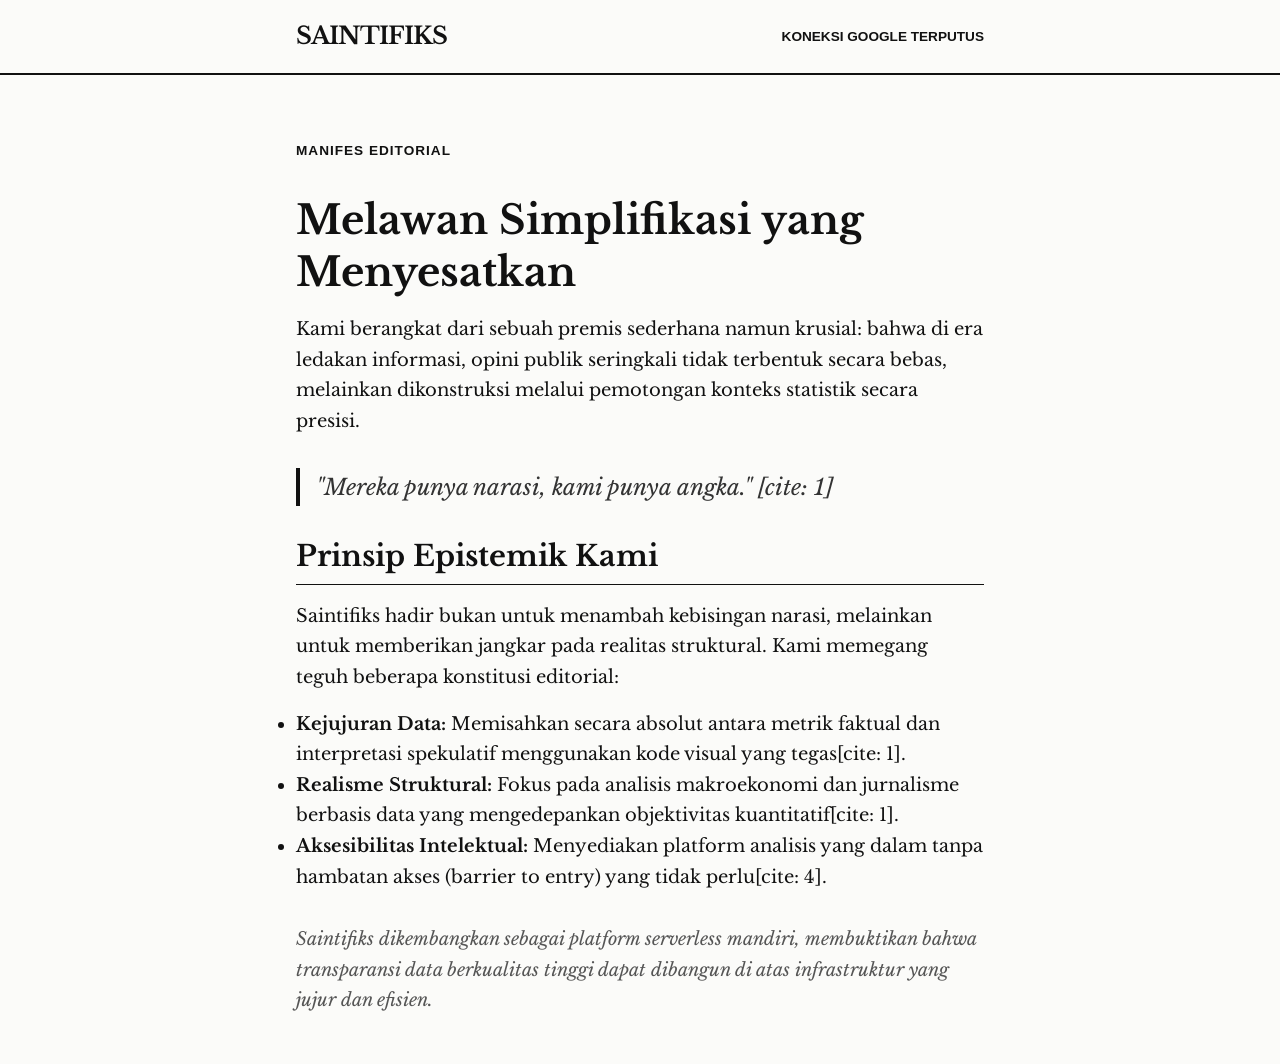
==== tentang.html @ 6638ef7d "Create tentang.html" ====
<!DOCTYPE html>
<html lang="id">
<head>
    <meta charset="UTF-8">
    <meta name="viewport" content="width=device-width, initial-scale=1.0">
    <title>Tentang Kami - Saintifiks</title>
    
    <link rel="stylesheet" href="css/saintifiks.css">
    
    <script src="https://accounts.google.com/gsi/client" async defer></script>
    <script src="js/api.js" defer></script>
    <script src="js/auth.js" defer></script>
</head>
<body>
    <header style="border-bottom: 2px solid var(--base-black); padding: var(--spacing-md) 0; margin-bottom: var(--spacing-lg);">
        <div style="max-width: var(--content-width); margin: 0 auto; display: flex; justify-content: space-between; align-items: center; padding: 0 var(--spacing-md);">
            <div style="font-family: var(--font-primary); font-weight: 700; font-size: 1.5rem; letter-spacing: -1px;">
                <a href="index.html" style="color: var(--base-black); text-decoration: none;">SAINTIFIKS</a>
            </div>
            <div id="user-profile-container" style="display: flex; align-items: center;"></div>
        </div>
    </header>

    <main>
        <span class="kicker">Manifes Editorial</span>
        <h1>Melawan Simplifikasi yang Menyesatkan</h1>
        
        <p>Kami berangkat dari sebuah premis sederhana namun krusial: bahwa di era ledakan informasi, opini publik seringkali tidak terbentuk secara bebas, melainkan dikonstruksi melalui pemotongan konteks statistik secara presisi.</p>

        <blockquote class="pull-quote">
            "Mereka punya narasi, kami punya angka." [cite: 1]
        </blockquote>

        <h2>Prinsip Epistemik Kami</h2>
        <p>Saintifiks hadir bukan untuk menambah kebisingan narasi, melainkan untuk memberikan jangkar pada realitas struktural. Kami memegang teguh beberapa konstitusi editorial:</p>
        
        <ul>
            <li><strong>Kejujuran Data:</strong> Memisahkan secara absolut antara metrik faktual dan interpretasi spekulatif menggunakan kode visual yang tegas[cite: 1].</li>
            <li><strong>Realisme Struktural:</strong> Fokus pada analisis makroekonomi dan jurnalisme berbasis data yang mengedepankan objektivitas kuantitatif[cite: 1].</li>
            <li><strong>Aksesibilitas Intelektual:</strong> Menyediakan platform analisis yang dalam tanpa hambatan akses (barrier to entry) yang tidak perlu[cite: 4].</li>
        </ul>

        <p style="margin-top: var(--spacing-lg); font-style: italic; color: #555;">
            Saintifiks dikembangkan sebagai platform serverless mandiri, membuktikan bahwa transparansi data berkualitas tinggi dapat dibangun di atas infrastruktur yang jujur dan efisien.
        </p>
    </main>
</body>
</html>
---- css/saintifiks.css ----
/* ==========================================================================
   SAINTIFIKS: KONSTITUSI VISUAL GLOBAL
   ========================================================================== */

@import url('https://fonts.googleapis.com/css2?family=IBM+Plex+Mono:ital,wght@0,400;0,500;0,600;1,400&family=Libre+Baskerville:ital,wght@0,400;0,700;1,400&display=swap');

:root {
    /* Palet Warna */
    --base-black: #111111;
    --base-white: #FBFBF9; /* Putih hangat untuk meminimalkan ketegangan mata */
    --accent-blue: #002EC7; /* Indikator Positif/Naik */
    --accent-red: #C90203; /* Indikator Negatif/Turun */
    --accent-yellow: rgba(223, 171, 0, 0.2); /* Highlight Spekulatif (Transparan) */
    --border-color: #DDDDDD;

    /* Hierarki Tipografi */
    --font-primary: 'Libre Baskerville', serif;
    --font-secondary: 'IBM Plex Mono', monospace;
    --font-tertiary: 'Helvetica', Arial, sans-serif;
    
    /* Spasi & Tata Letak */
    --content-width: 720px;
    --spacing-sm: 8px;
    --spacing-md: 16px;
    --spacing-lg: 32px;
}

/* ==========================================================================
   RESET & BASE STYLES
   ========================================================================== */
* {
    margin: 0;
    padding: 0;
    box-sizing: border-box;
}

body {
    font-family: var(--font-primary);
    background-color: var(--base-white);
    color: var(--base-black);
    line-height: 1.7;
    font-size: 18px;
    -webkit-font-smoothing: antialiased;
}

main {
    max-width: var(--content-width);
    margin: 0 auto;
    padding: var(--spacing-lg) var(--spacing-md);
}

/* ==========================================================================
   TIPOGRAFI STRUKTURAL
   ========================================================================== */
h1, h2, h3, h4 {
    font-family: var(--font-primary);
    font-weight: 700;
    line-height: 1.3;
    margin-bottom: var(--spacing-md);
    margin-top: var(--spacing-lg);
}

h1 { font-size: 2.5rem; }
h2 { font-size: 1.8rem; border-bottom: 1px solid var(--base-black); padding-bottom: var(--spacing-sm); }
h3 { font-size: 1.4rem; }

p {
    margin-bottom: var(--spacing-md);
}

/* Kicker / Label Kategori UI */
.kicker {
    font-family: var(--font-tertiary);
    text-transform: uppercase;
    font-size: 0.85rem;
    letter-spacing: 1px;
    font-weight: bold;
    color: var(--base-black);
    margin-bottom: var(--spacing-sm);
    display: block;
}

/* ==========================================================================
   UTILITAS EDITORIAL & JURNALISME DATA
   ========================================================================== */

/* Indikator Metrik */
.trend-positive {
    color: var(--accent-blue);
    font-family: var(--font-secondary);
    font-weight: 500;
}

.trend-negative {
    color: var(--accent-red);
    font-family: var(--font-secondary);
    font-weight: 500;
}

/* Highlight Spekulatif */
.highlight-speculative {
    background-color: var(--accent-yellow);
    padding: 0 4px;
    border-radius: 2px;
}

/* Tabel Data Makroekonomi */
.data-table {
    width: 100%;
    border-collapse: collapse;
    margin: var(--spacing-lg) 0;
    font-family: var(--font-secondary);
    font-size: 0.9rem;
}

.data-table th, .data-table td {
    padding: var(--spacing-sm) var(--spacing-md);
    border-bottom: 1px solid var(--border-color);
    text-align: left;
}

.data-table th {
    font-family: var(--font-tertiary);
    font-weight: bold;
    text-transform: uppercase;
    font-size: 0.75rem;
    color: #555;
    border-bottom: 2px solid var(--base-black);
}

.data-table td.numeric {
    text-align: right;
}

/* Kutipan / Pull-quote */
.pull-quote {
    font-size: 1.4rem;
    font-style: italic;
    border-left: 4px solid var(--base-black);
    padding-left: var(--spacing-md);
    margin: var(--spacing-lg) 0;
    color: #333;
}
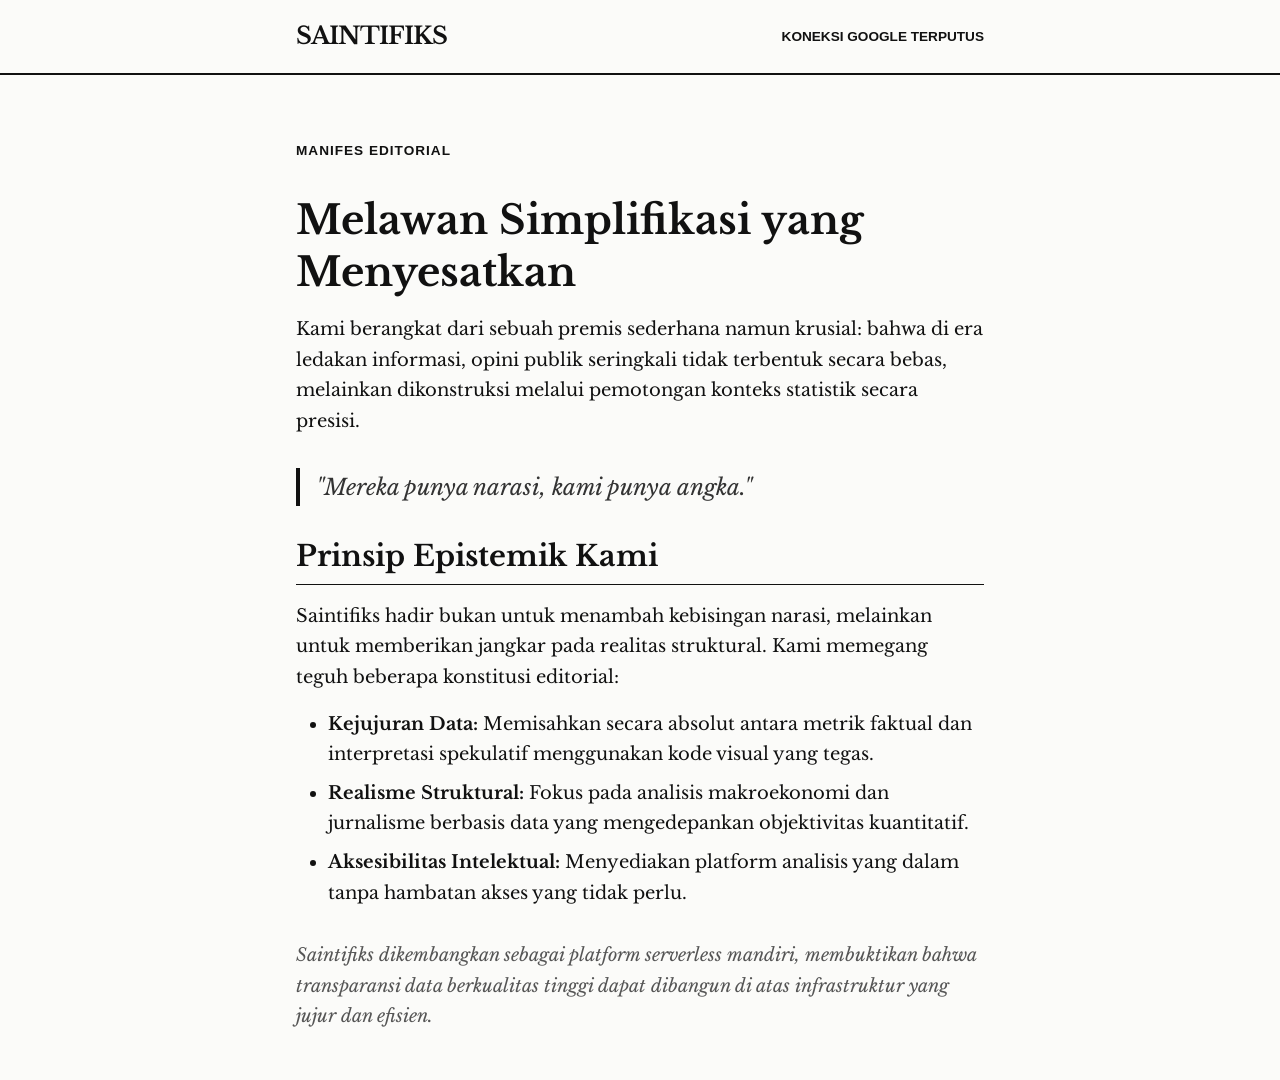
==== commit 8976d960: "Update tentang.html" ====
--- a/tentang.html
+++ b/tentang.html
@@ -4,6 +4,8 @@
     <meta charset="UTF-8">
     <meta name="viewport" content="width=device-width, initial-scale=1.0">
     <title>Tentang Kami - Saintifiks</title>
+    <link rel="manifest" href="/manifest.json">
+    <meta name="theme-color" content="#111111">
     
     <link rel="stylesheet" href="css/saintifiks.css">
     
@@ -27,22 +29,34 @@
         
         <p>Kami berangkat dari sebuah premis sederhana namun krusial: bahwa di era ledakan informasi, opini publik seringkali tidak terbentuk secara bebas, melainkan dikonstruksi melalui pemotongan konteks statistik secara presisi.</p>
 
+        <!-- PERBAIKAN Bug #5: Dihapus "[cite: 1]" yang bocor ke tampilan publik -->
         <blockquote class="pull-quote">
-            "Mereka punya narasi, kami punya angka." [cite: 1]
+            "Mereka punya narasi, kami punya angka."
         </blockquote>
 
         <h2>Prinsip Epistemik Kami</h2>
         <p>Saintifiks hadir bukan untuk menambah kebisingan narasi, melainkan untuk memberikan jangkar pada realitas struktural. Kami memegang teguh beberapa konstitusi editorial:</p>
         
+        <!-- PERBAIKAN Bug #5: Dihapus semua artefak "[cite: 1]" dan "[cite: 4]" -->
         <ul>
-            <li><strong>Kejujuran Data:</strong> Memisahkan secara absolut antara metrik faktual dan interpretasi spekulatif menggunakan kode visual yang tegas[cite: 1].</li>
-            <li><strong>Realisme Struktural:</strong> Fokus pada analisis makroekonomi dan jurnalisme berbasis data yang mengedepankan objektivitas kuantitatif[cite: 1].</li>
-            <li><strong>Aksesibilitas Intelektual:</strong> Menyediakan platform analisis yang dalam tanpa hambatan akses (barrier to entry) yang tidak perlu[cite: 4].</li>
+            <li><strong>Kejujuran Data:</strong> Memisahkan secara absolut antara metrik faktual dan interpretasi spekulatif menggunakan kode visual yang tegas.</li>
+            <li><strong>Realisme Struktural:</strong> Fokus pada analisis makroekonomi dan jurnalisme berbasis data yang mengedepankan objektivitas kuantitatif.</li>
+            <li><strong>Aksesibilitas Intelektual:</strong> Menyediakan platform analisis yang dalam tanpa hambatan akses yang tidak perlu.</li>
         </ul>
 
         <p style="margin-top: var(--spacing-lg); font-style: italic; color: #555;">
             Saintifiks dikembangkan sebagai platform serverless mandiri, membuktikan bahwa transparansi data berkualitas tinggi dapat dibangun di atas infrastruktur yang jujur dan efisien.
         </p>
     </main>
+
+    <script>
+        if ('serviceWorker' in navigator) {
+            window.addEventListener('load', () => {
+                navigator.serviceWorker.register('/sw.js')
+                    .then(registration => console.log('Service Worker terdaftar pada cakupan:', registration.scope))
+                    .catch(error => console.error('Kegagalan registrasi Service Worker:', error));
+            });
+        }
+    </script>
 </body>
 </html>
--- a/css/saintifiks.css
+++ b/css/saintifiks.css
@@ -1,5 +1,6 @@
 /* ==========================================================================
    SAINTIFIKS: KONSTITUSI VISUAL GLOBAL
+   PERBAIKAN: Bug #9 (responsif mobile) + Bug #12 (gaya ul/li)
    ========================================================================== */
 
 @import url('https://fonts.googleapis.com/css2?family=IBM+Plex+Mono:ital,wght@0,400;0,500;0,600;1,400&family=Libre+Baskerville:ital,wght@0,400;0,700;1,400&display=swap');
@@ -7,17 +8,17 @@
 :root {
     /* Palet Warna */
     --base-black: #111111;
-    --base-white: #FBFBF9; /* Putih hangat untuk meminimalkan ketegangan mata */
-    --accent-blue: #002EC7; /* Indikator Positif/Naik */
-    --accent-red: #C90203; /* Indikator Negatif/Turun */
-    --accent-yellow: rgba(223, 171, 0, 0.2); /* Highlight Spekulatif (Transparan) */
+    --base-white: #FBFBF9;
+    --accent-blue: #002EC7;
+    --accent-red: #C90203;
+    --accent-yellow: rgba(223, 171, 0, 0.2);
     --border-color: #DDDDDD;
 
     /* Hierarki Tipografi */
     --font-primary: 'Libre Baskerville', serif;
     --font-secondary: 'IBM Plex Mono', monospace;
     --font-tertiary: 'Helvetica', Arial, sans-serif;
-    
+
     /* Spasi & Tata Letak */
     --content-width: 720px;
     --spacing-sm: 8px;
@@ -81,6 +82,21 @@
 }
 
 /* ==========================================================================
+   PERBAIKAN Bug #12: Gaya untuk daftar (ul/li) yang sebelumnya tidak ada
+   Tanpa ini, bullet point di tentang.html tampil tanpa indentasi yang benar
+   ========================================================================== */
+ul, ol {
+    padding-left: var(--spacing-lg);
+    margin-bottom: var(--spacing-md);
+}
+
+li {
+    margin-bottom: var(--spacing-sm);
+    font-family: var(--font-primary);
+    line-height: 1.7;
+}
+
+/* ==========================================================================
    UTILITAS EDITORIAL & JURNALISME DATA
    ========================================================================== */
 
@@ -141,3 +157,48 @@
     margin: var(--spacing-lg) 0;
     color: #333;
 }
+
+/* ==========================================================================
+   PERBAIKAN Bug #9: CSS Responsif untuk layar ponsel (lebar < 740px)
+   Sebelumnya tidak ada @media query sama sekali — teks dan tabel akan terpotong
+   di layar ponsel. Ini sangat kritis karena mayoritas pembaca Indonesia
+   mengakses internet via ponsel.
+   ========================================================================== */
+@media (max-width: 740px) {
+    body {
+        font-size: 16px; /* Perkecil sedikit agar muat di layar sempit */
+    }
+
+    h1 {
+        font-size: 1.9rem; /* Dari 2.5rem → 1.9rem agar tidak terpotong */
+    }
+
+    h2 {
+        font-size: 1.4rem; /* Dari 1.8rem → 1.4rem */
+    }
+
+    h3 {
+        font-size: 1.2rem; /* Dari 1.4rem → 1.2rem */
+    }
+
+    .pull-quote {
+        font-size: 1.2rem; /* Dari 1.4rem → 1.2rem */
+    }
+
+    .data-table {
+        font-size: 0.8rem; /* Perkecil font tabel agar muat */
+        /* Tambahkan scroll horizontal jika tabel masih terlalu lebar */
+        display: block;
+        overflow-x: auto;
+        -webkit-overflow-scrolling: touch;
+    }
+
+    .data-table th,
+    .data-table td {
+        padding: 6px 8px; /* Kurangi padding agar kolom tidak terlalu rapat */
+    }
+
+    main {
+        padding: var(--spacing-md) var(--spacing-md); /* Kurangi padding atas/bawah */
+    }
+}
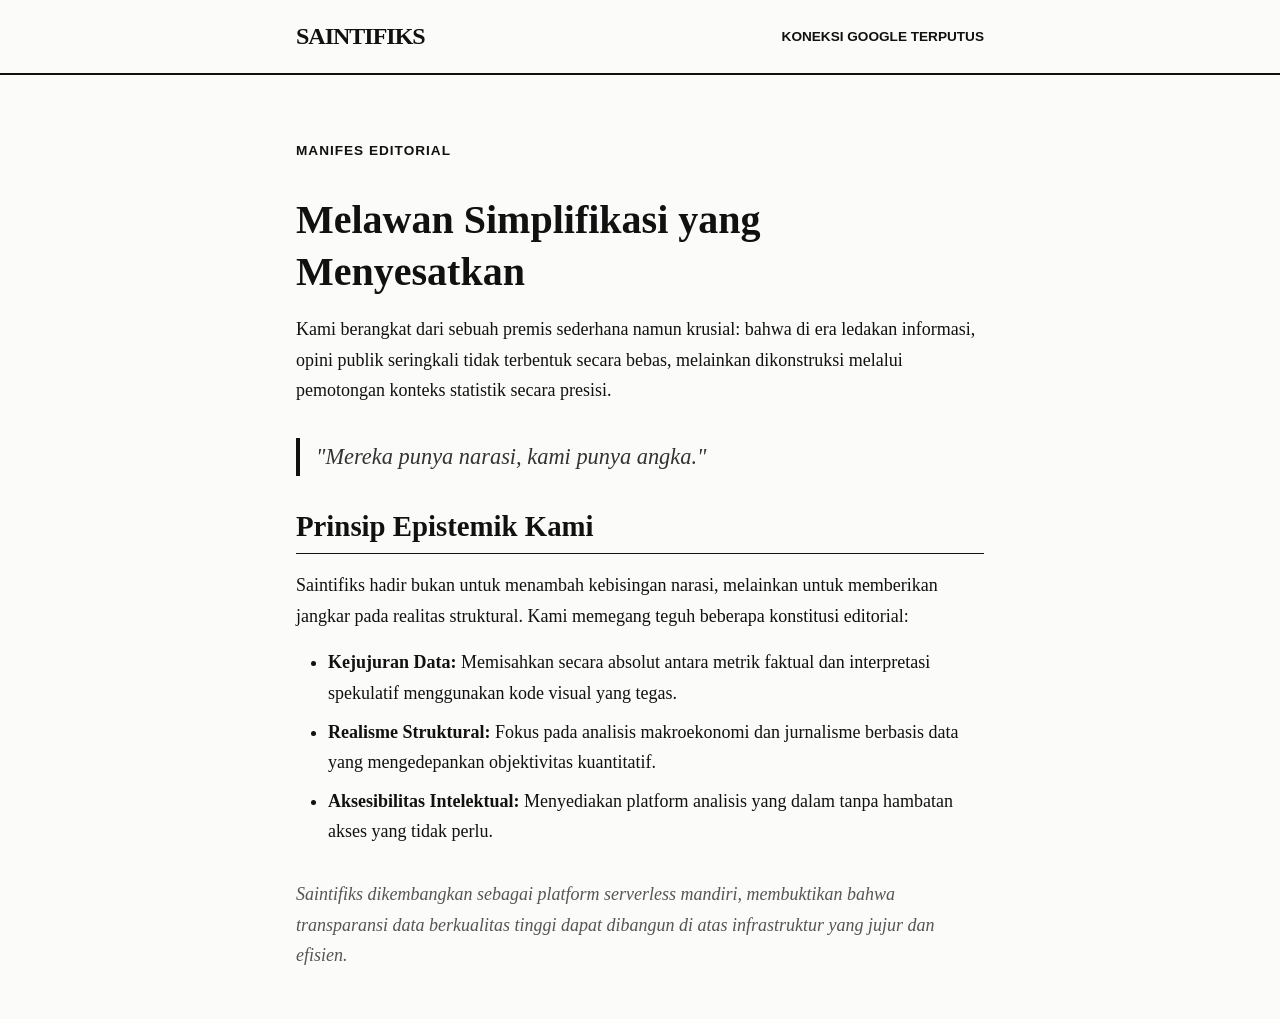
==== commit 92a1557b: "Update tentang.html" ====
--- a/tentang.html
+++ b/tentang.html
@@ -4,11 +4,40 @@
     <meta charset="UTF-8">
     <meta name="viewport" content="width=device-width, initial-scale=1.0">
     <title>Tentang Kami - Saintifiks</title>
+
+    <!-- FIXED #16: SEO & Open Graph -->
+    <meta name="description" content="Manifes editorial Saintifiks. Platform jurnalisme berbasis data yang melawan simplifikasi menyesatkan.">
+    <meta property="og:title" content="Tentang Kami — Saintifiks">
+    <meta property="og:description" content="Manifes editorial: melawan simplifikasi yang menyesatkan.">
+    <meta property="og:image" content="https://saintifiks.github.io/assets/og-image.jpg">
+    <meta property="og:type" content="website">
+    <meta property="og:url" content="https://saintifiks.github.io/tentang.html">
+    <meta name="twitter:card" content="summary_large_image">
+    <meta name="twitter:title" content="Tentang Kami — Saintifiks">
+    <meta name="twitter:description" content="Manifes editorial: melawan simplifikasi yang menyesatkan.">
+    <meta name="twitter:image" content="https://saintifiks.github.io/assets/og-image.jpg">
+
+    <!-- FIXED #15: Content Security Policy -->
+    <meta http-equiv="Content-Security-Policy" content="
+        default-src 'self';
+        script-src 'self' https://accounts.google.com 'unsafe-inline';
+        style-src 'self' https://fonts.googleapis.com 'unsafe-inline';
+        font-src https://fonts.gstatic.com;
+        img-src 'self' https://lh3.googleusercontent.com data:;
+        connect-src 'self' https://script.google.com;
+        frame-src https://accounts.google.com;
+        frame-ancestors 'none';
+    ">
+
     <link rel="manifest" href="/manifest.json">
     <meta name="theme-color" content="#111111">
-    
+
+    <!-- FIXED #10: Preconnect hints untuk mempercepat koneksi ke Google Fonts -->
+    <link rel="preconnect" href="https://fonts.googleapis.com">
+    <link rel="preconnect" href="https://fonts.gstatic.com" crossorigin>
+
     <link rel="stylesheet" href="css/saintifiks.css">
-    
+
     <script src="https://accounts.google.com/gsi/client" async defer></script>
     <script src="js/api.js" defer></script>
     <script src="js/auth.js" defer></script>
@@ -19,25 +48,24 @@
             <div style="font-family: var(--font-primary); font-weight: 700; font-size: 1.5rem; letter-spacing: -1px;">
                 <a href="index.html" style="color: var(--base-black); text-decoration: none;">SAINTIFIKS</a>
             </div>
-            <div id="user-profile-container" style="display: flex; align-items: center;"></div>
+            <!-- FIXED #18 (CLS): min-width mencegah pergeseran tata letak saat widget auth dirender -->
+            <div id="user-profile-container" style="min-width: 80px; display: flex; align-items: center; justify-content: flex-end;"></div>
         </div>
     </header>
 
     <main>
         <span class="kicker">Manifes Editorial</span>
         <h1>Melawan Simplifikasi yang Menyesatkan</h1>
-        
+
         <p>Kami berangkat dari sebuah premis sederhana namun krusial: bahwa di era ledakan informasi, opini publik seringkali tidak terbentuk secara bebas, melainkan dikonstruksi melalui pemotongan konteks statistik secara presisi.</p>
 
-        <!-- PERBAIKAN Bug #5: Dihapus "[cite: 1]" yang bocor ke tampilan publik -->
         <blockquote class="pull-quote">
             "Mereka punya narasi, kami punya angka."
         </blockquote>
 
         <h2>Prinsip Epistemik Kami</h2>
         <p>Saintifiks hadir bukan untuk menambah kebisingan narasi, melainkan untuk memberikan jangkar pada realitas struktural. Kami memegang teguh beberapa konstitusi editorial:</p>
-        
-        <!-- PERBAIKAN Bug #5: Dihapus semua artefak "[cite: 1]" dan "[cite: 4]" -->
+
         <ul>
             <li><strong>Kejujuran Data:</strong> Memisahkan secara absolut antara metrik faktual dan interpretasi spekulatif menggunakan kode visual yang tegas.</li>
             <li><strong>Realisme Struktural:</strong> Fokus pada analisis makroekonomi dan jurnalisme berbasis data yang mengedepankan objektivitas kuantitatif.</li>
